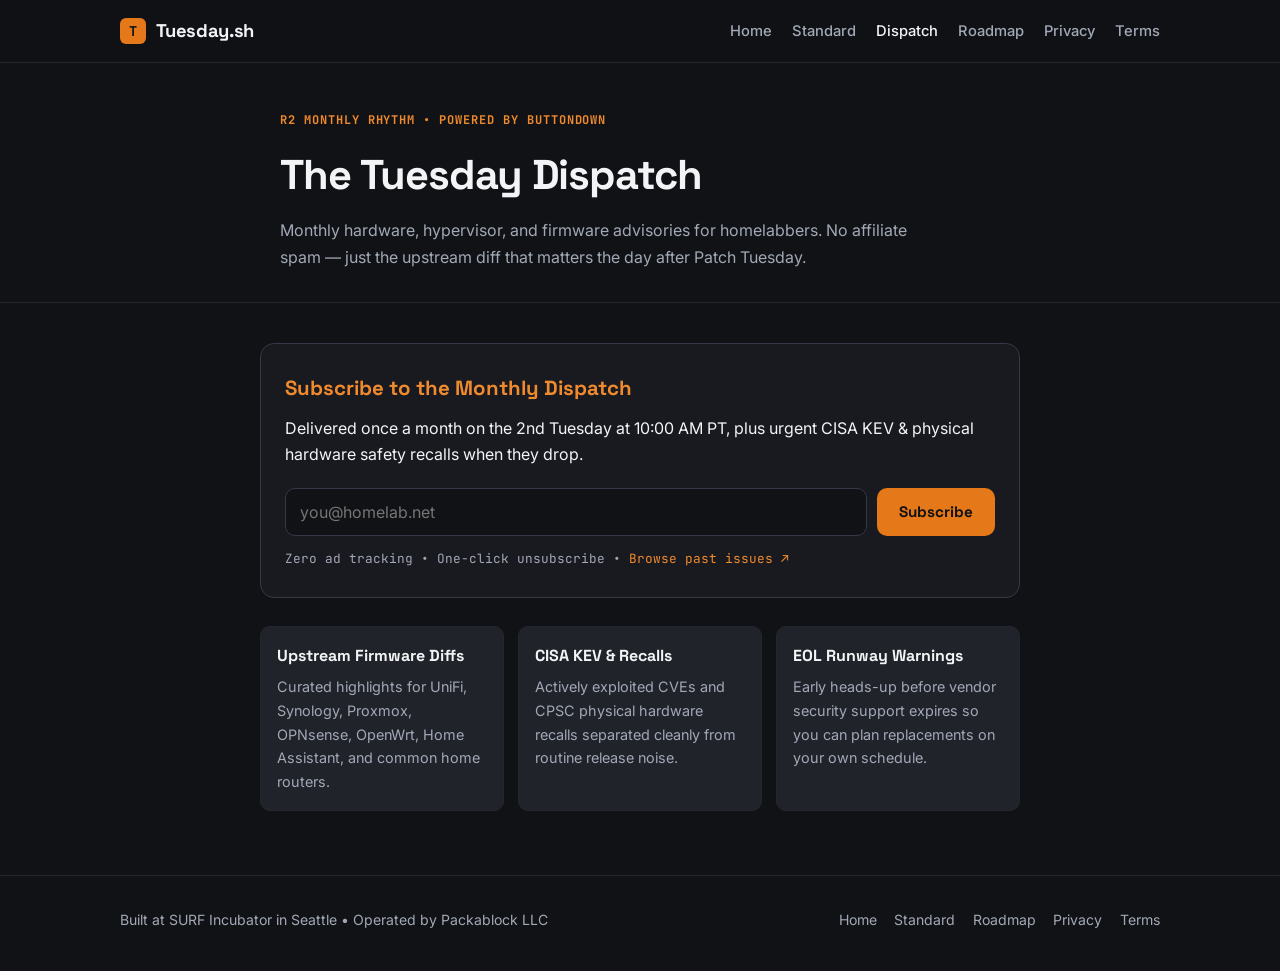
==== dispatch.html @ 8c4f2d4f "feat(dispatch): add /dispatch newsletter signup page backed by Buttondown AI-Origin: antigravity AI-" ====
<!DOCTYPE html>
<html lang="en">
<head>
  <meta charset="UTF-8">
  <meta name="viewport" content="width=device-width, initial-scale=1.0">
  <title>The Tuesday Dispatch — Tuesday.sh</title>
  <meta name="description" content="Monthly hardware, hypervisor, and firmware advisories for homelabbers. No affiliate spam, just the upstream diff that matters the day after Patch Tuesday.">
  <link rel="preconnect" href="https://fonts.googleapis.com">
  <link rel="preconnect" href="https://fonts.gstatic.com" crossorigin>
  <link href="https://fonts.googleapis.com/css2?family=Inter:wght@400;500;600;700&family=JetBrains+Mono:wght@400;600;700&family=Space+Grotesk:wght@600;700&display=swap" rel="stylesheet">
  <link rel="stylesheet" href="/styles.css">
  <style>
    .dispatch-card {
      background: var(--surface);
      border: 1px solid var(--border-strong);
      border-radius: var(--radius-lg);
      padding: 28px 24px;
      margin-bottom: 28px;
    }
    .dispatch-eyebrow {
      font-family: var(--font-mono);
      font-size: 0.75rem;
      font-weight: 700;
      letter-spacing: 0.08em;
      text-transform: uppercase;
      color: var(--accent-bright);
      margin-bottom: 10px;
    }
    .dispatch-form {
      display: flex;
      gap: 10px;
      margin-top: 20px;
      flex-wrap: wrap;
    }
    .dispatch-input {
      flex: 1 1 240px;
      background: var(--bg);
      color: var(--text);
      border: 1px solid var(--border-strong);
      border-radius: var(--radius-md);
      padding: 12px 14px;
      font-family: var(--font-body);
      font-size: 1rem;
      min-height: 48px;
    }
    .dispatch-input:focus {
      outline: 2px solid var(--accent-bright);
      outline-offset: 2px;
      border-color: var(--accent-bright);
    }
    .dispatch-submit {
      background: var(--accent);
      color: #111215;
      border: none;
      border-radius: var(--radius-md);
      padding: 12px 22px;
      font-family: var(--font-display);
      font-size: 0.95rem;
      font-weight: 700;
      min-height: 48px;
      cursor: pointer;
    }
    .dispatch-submit:hover {
      background: var(--accent-bright);
    }
    .dispatch-meta {
      font-family: var(--font-mono);
      font-size: 0.8rem;
      color: var(--muted);
      margin-top: 12px;
    }
    .dispatch-pillars {
      display: grid;
      grid-template-columns: repeat(auto-fit, minmax(210px, 1fr));
      gap: 14px;
      margin-top: 20px;
    }
    .dispatch-pillar {
      background: var(--elevated);
      border: 1px solid var(--border);
      border-radius: var(--radius-md);
      padding: 16px;
    }
    .dispatch-pillar h3 {
      font-family: var(--font-display);
      font-size: 1rem;
      margin-bottom: 6px;
      color: var(--text);
    }
    .dispatch-pillar p {
      font-size: 0.9rem;
      color: var(--muted);
      margin: 0;
    }
  </style>
</head>
<body>
  <header class="site-header">
    <div class="wrap nav-bar">
      <a class="brand-link" href="/">
        <span class="brand-mark" aria-hidden="true">T</span>
        <span>Tuesday.sh</span>
      </a>
      <nav class="nav-links" aria-label="Primary">
        <a href="/">Home</a>
        <a href="/standard">Standard</a>
        <a href="/dispatch" aria-current="page">Dispatch</a>
        <a href="/roadmap">Roadmap</a>
        <a href="/privacy">Privacy</a>
        <a href="/terms">Terms</a>
      </nav>
    </div>
  </header>

  <main>
    <section class="page-hero">
      <div class="wrap-narrow">
        <div class="dispatch-eyebrow">R2 Monthly Rhythm • Powered by Buttondown</div>
        <h1>The Tuesday Dispatch</h1>
        <p>Monthly hardware, hypervisor, and firmware advisories for homelabbers. No affiliate spam — just the upstream diff that matters the day after Patch Tuesday.</p>
      </div>
    </section>

    <article class="wrap-narrow prose">
      <div class="dispatch-card">
        <h2 style="margin-top: 0;">Subscribe to the Monthly Dispatch</h2>
        <p>Delivered once a month on the 2nd Tuesday at 10:00 AM PT, plus urgent CISA KEV &amp; physical hardware safety recalls when they drop.</p>

        <form
          action="https://buttondown.com/api/emails/embed-subscribe/tuesday.sh"
          method="post"
          class="dispatch-form"
        >
          <label for="bd-email" class="sr-only" style="position:absolute;width:1px;height:1px;overflow:hidden;clip:rect(0,0,0,0);">Email address</label>
          <input
            type="email"
            name="email"
            id="bd-email"
            class="dispatch-input"
            placeholder="you@homelab.net"
            autocomplete="email"
            required
          />
          <input type="hidden" value="1" name="embed" />
          <input type="hidden" name="tag" value="tuesday-app-dispatch" />
          <button type="submit" class="dispatch-submit">Subscribe</button>
        </form>

        <div class="dispatch-meta">
          Zero ad tracking • One-click unsubscribe • <a href="https://buttondown.com/tuesday.sh/archive/" target="_blank" rel="noopener noreferrer">Browse past issues ↗</a>
        </div>
      </div>

      <div class="dispatch-pillars">
        <div class="dispatch-pillar">
          <h3>Upstream Firmware Diffs</h3>
          <p>Curated highlights for UniFi, Synology, Proxmox, OPNsense, OpenWrt, Home Assistant, and common home routers.</p>
        </div>
        <div class="dispatch-pillar">
          <h3>CISA KEV &amp; Recalls</h3>
          <p>Actively exploited CVEs and CPSC physical hardware recalls separated cleanly from routine release noise.</p>
        </div>
        <div class="dispatch-pillar">
          <h3>EOL Runway Warnings</h3>
          <p>Early heads-up before vendor security support expires so you can plan replacements on your own schedule.</p>
        </div>
      </div>
    </article>
  </main>

  <footer class="site-footer">
    <div class="wrap footer-row">
      <div>Built at SURF Incubator in Seattle • Operated by Packablock LLC</div>
      <div class="footer-links">
        <a href="/">Home</a>
        <a href="/standard">Standard</a>
        <a href="/roadmap">Roadmap</a>
        <a href="/privacy">Privacy</a>
        <a href="/terms">Terms</a>
      </div>
    </div>
  </footer>
</body>
</html>
---- styles.css ----
:root {
  --bg: #111215;
  --surface: #181A1F;
  --elevated: #20232A;
  --border: #242730;
  --border-strong: #343946;
  --text: #F3F4F6;
  --muted: #A1A8B6;
  --accent: #E57819;
  --accent-bright: #F08A2E;
  --ok: #2EBD6B;
  --update: #3B82F6;
  --eol: #F59E0B;
  --cve: #EF4444;
  --guessed: #A78BFA;
  --unassigned: #1B1E26;
  --radius-sm: 6px;
  --radius-md: 10px;
  --radius-lg: 14px;
  --font-display: 'Space Grotesk', system-ui, -apple-system, sans-serif;
  --font-body: 'Inter', system-ui, -apple-system, sans-serif;
  --font-mono: 'JetBrains Mono', ui-monospace, SFMono-Regular, Menlo, monospace;
}

*, *::before, *::after {
  box-sizing: border-box;
  margin: 0;
  padding: 0;
}

html {
  background: var(--bg);
  color: var(--text);
  font-family: var(--font-body);
  font-size: 16px;
  line-height: 1.65;
  -webkit-font-smoothing: antialiased;
  scroll-behavior: smooth;
}

body {
  background: var(--bg);
  color: var(--text);
  min-height: 100vh;
  display: flex;
  flex-direction: column;
}

a {
  color: var(--accent-bright);
  text-decoration: none;
}

a:hover {
  text-decoration: underline;
}

a:focus-visible,
button:focus-visible {
  outline: 2px solid var(--accent-bright);
  outline-offset: 2px;
}

.wrap {
  width: 100%;
  max-width: 1080px;
  margin: 0 auto;
  padding: 0 1.25rem;
}

.wrap-narrow {
  width: 100%;
  max-width: 760px;
  margin: 0 auto;
  padding: 0 1.25rem;
}

/* Header */
.site-header {
  border-bottom: 1px solid var(--border);
  background: rgba(17, 18, 21, 0.92);
  backdrop-filter: blur(10px);
  position: sticky;
  top: 0;
  z-index: 40;
}

.nav-bar {
  display: flex;
  align-items: center;
  justify-content: space-between;
  gap: 1rem;
  min-height: 62px;
}

.brand-link {
  display: inline-flex;
  align-items: center;
  gap: 0.6rem;
  color: var(--text);
  font-family: var(--font-display);
  font-weight: 700;
  font-size: 1.15rem;
  letter-spacing: -0.02em;
}

.brand-link:hover {
  text-decoration: none;
}

.brand-mark {
  width: 26px;
  height: 26px;
  border-radius: 6px;
  background: var(--accent);
  color: #111215;
  display: inline-flex;
  align-items: center;
  justify-content: center;
  font-family: var(--font-mono);
  font-weight: 700;
  font-size: 0.85rem;
}

.nav-links {
  display: flex;
  align-items: center;
  gap: 1.25rem;
  flex-wrap: wrap;
}

.nav-links a {
  color: var(--muted);
  font-size: 0.92rem;
  font-weight: 500;
}

.nav-links a:hover,
.nav-links a[aria-current="page"] {
  color: var(--text);
  text-decoration: none;
}

/* Buttons */
.btn-row {
  display: flex;
  flex-wrap: wrap;
  gap: 0.75rem;
  margin-top: 1.5rem;
}

.btn {
  display: inline-flex;
  align-items: center;
  justify-content: center;
  gap: 0.45rem;
  padding: 0.72rem 1.2rem;
  border-radius: var(--radius-sm);
  font-size: 0.94rem;
  font-weight: 600;
  border: 1px solid transparent;
  cursor: pointer;
  text-decoration: none;
  transition: background-color 0.15s ease, border-color 0.15s ease;
}

.btn:hover {
  text-decoration: none;
}

.btn-primary {
  background: var(--accent);
  color: #111215;
}

.btn-primary:hover {
  background: var(--accent-bright);
}

.btn-secondary {
  background: var(--surface);
  color: var(--text);
  border-color: var(--border-strong);
}

.btn-secondary:hover {
  background: var(--elevated);
  border-color: var(--muted);
}

/* Hero */
.hero {
  padding: 4rem 0 3.5rem;
  border-bottom: 1px solid var(--border);
}

.hero-grid {
  display: grid;
  grid-template-columns: minmax(0, 1.05fr) minmax(0, 0.95fr);
  gap: 2.5rem;
  align-items: center;
}

.hero h1 {
  font-family: var(--font-display);
  font-size: clamp(2.15rem, 4.4vw, 3.25rem);
  font-weight: 700;
  line-height: 1.08;
  letter-spacing: -0.03em;
  margin-bottom: 1.1rem;
  max-width: 16ch;
}

.hero-lead {
  color: var(--muted);
  font-size: 1.08rem;
  max-width: 54ch;
  margin-bottom: 0.85rem;
}

.hero-note {
  font-size: 0.88rem;
  color: var(--muted);
  margin-top: 1rem;
}

/* Interactive Rack Matrix Widget (The One Memorable Visual Signature) */
.rack-widget {
  background: var(--surface);
  border: 1px solid var(--border-strong);
  border-radius: var(--radius-lg);
  padding: 1.15rem;
}

.rack-header {
  display: flex;
  align-items: center;
  justify-content: space-between;
  gap: 0.75rem;
  margin-bottom: 0.85rem;
  font-family: var(--font-mono);
  font-size: 0.78rem;
  color: var(--muted);
}

.rack-title {
  color: var(--text);
  font-weight: 600;
}

.rack-status-pill {
  color: var(--ok);
  background: rgba(46, 189, 107, 0.12);
  border: 1px solid rgba(46, 189, 107, 0.35);
  padding: 0.15rem 0.5rem;
  border-radius: 999px;
}

.cat-strip {
  display: grid;
  grid-template-columns: repeat(8, minmax(0, 1fr));
  gap: 4px;
  margin-bottom: 0.65rem;
}

.cat-chip {
  background: var(--elevated);
  border: 1px solid var(--border);
  border-radius: 5px;
  padding: 0.25rem 0.15rem;
  text-align: center;
  font-family: var(--font-mono);
  font-size: 0.72rem;
  color: var(--muted);
}

.cat-chip strong {
  display: block;
  color: var(--text);
  font-size: 0.76rem;
}

.led-grid {
  display: grid;
  grid-template-columns: repeat(16, minmax(0, 1fr));
  gap: 4px;
  background: var(--bg);
  border: 1px solid var(--border);
  border-radius: 8px;
  padding: 0.65rem;
}

.led {
  aspect-ratio: 1;
  border-radius: 3px;
  background: var(--unassigned);
  border: 1px solid rgba(255, 255, 255, 0.04);
  padding: 0;
  cursor: default;
}

.led.active {
  cursor: pointer;
}

.led.active:hover,
.led.selected {
  transform: scale(1.18);
  border-color: #FFFFFF;
}

.led-ok { background: var(--ok); }
.led-update { background: var(--update); }
.led-eol { background: var(--eol); }
.led-cve { background: var(--cve); }
.led-guessed { background: var(--guessed); }

.rack-inspector {
  margin-top: 0.85rem;
  background: var(--elevated);
  border: 1px solid var(--border);
  border-radius: 8px;
  padding: 0.75rem 0.9rem;
  display: flex;
  align-items: flex-start;
  justify-content: space-between;
  gap: 0.75rem;
  min-height: 70px;
}

.rack-inspector-name {
  font-weight: 600;
  font-size: 0.92rem;
  color: var(--text);
}

.rack-inspector-meta {
  font-size: 0.82rem;
  color: var(--muted);
  margin-top: 0.15rem;
}

.rack-inspector-badge {
  font-family: var(--font-mono);
  font-size: 0.72rem;
  font-weight: 700;
  padding: 0.2rem 0.5rem;
  border-radius: 4px;
  white-space: nowrap;
}

.rack-legend {
  display: flex;
  flex-wrap: wrap;
  gap: 0.8rem;
  margin-top: 0.75rem;
  font-family: var(--font-mono);
  font-size: 0.72rem;
  color: var(--muted);
}

.legend-item {
  display: inline-flex;
  align-items: center;
  gap: 0.35rem;
}

.swatch {
  width: 9px;
  height: 9px;
  border-radius: 2px;
  display: inline-block;
}

/* Sections */
.section {
  padding: 3.75rem 0;
  border-bottom: 1px solid var(--border);
}

.section h2 {
  font-family: var(--font-display);
  font-size: clamp(1.55rem, 2.8vw, 2.1rem);
  font-weight: 700;
  letter-spacing: -0.02em;
  margin-bottom: 0.65rem;
}

.section-intro {
  color: var(--muted);
  max-width: 62ch;
  margin-bottom: 2rem;
}

/* Sequence / Workflow Steps */
.steps-grid {
  display: grid;
  grid-template-columns: repeat(3, minmax(0, 1fr));
  gap: 1.5rem;
}

.step-block {
  border-top: 2px solid var(--border-strong);
  padding-top: 1.1rem;
}

.step-num {
  font-family: var(--font-mono);
  font-size: 0.82rem;
  color: var(--accent-bright);
  margin-bottom: 0.45rem;
}

.step-block h3 {
  font-family: var(--font-display);
  font-size: 1.15rem;
  margin-bottom: 0.45rem;
}

.step-block p {
  color: var(--muted);
  font-size: 0.95rem;
}

/* Privacy / Sovereignty Two-Column */
.split-grid {
  display: grid;
  grid-template-columns: repeat(2, minmax(0, 1fr));
  gap: 1.5rem;
}

.panel {
  background: var(--surface);
  border: 1px solid var(--border);
  border-radius: var(--radius-md);
  padding: 1.5rem;
}

.panel h3 {
  font-family: var(--font-display);
  font-size: 1.15rem;
  margin-bottom: 0.5rem;
}

.panel p {
  color: var(--muted);
  font-size: 0.95rem;
  margin-bottom: 0.75rem;
}

.panel p:last-child {
  margin-bottom: 0;
}

code {
  font-family: var(--font-mono);
  font-size: 0.85em;
  background: var(--bg);
  border: 1px solid var(--border);
  padding: 0.12rem 0.35rem;
  border-radius: 4px;
  color: var(--text);
}

/* Pricing */
.pricing-grid {
  display: grid;
  grid-template-columns: repeat(2, minmax(0, 1fr));
  gap: 1.5rem;
  align-items: start;
}

.tier-card {
  background: var(--surface);
  border: 1px solid var(--border);
  border-radius: var(--radius-md);
  padding: 1.75rem;
}

.tier-card.featured {
  border-color: var(--accent);
}

.tier-header {
  display: flex;
  align-items: baseline;
  justify-content: space-between;
  gap: 0.75rem;
  margin-bottom: 0.35rem;
}

.tier-header h3 {
  font-family: var(--font-display);
  font-size: 1.3rem;
}

.tier-tag {
  font-family: var(--font-mono);
  font-size: 0.74rem;
  color: var(--accent-bright);
  background: rgba(229, 120, 25, 0.14);
  border: 1px solid rgba(229, 120, 25, 0.45);
  padding: 0.15rem 0.5rem;
  border-radius: 4px;
}

.tier-price {
  font-family: var(--font-display);
  font-size: 2rem;
  font-weight: 700;
  margin: 0.5rem 0 0.25rem;
}

.tier-price span {
  font-size: 0.95rem;
  font-weight: 400;
  color: var(--muted);
}

.tier-sub {
  color: var(--muted);
  font-size: 0.9rem;
  margin-bottom: 1.25rem;
}

.check-list {
  list-style: none;
  display: flex;
  flex-direction: column;
  gap: 0.55rem;
}

.check-list li {
  font-size: 0.94rem;
  color: var(--text);
  padding-left: 1.35rem;
  position: relative;
}

.check-list li::before {
  content: "✓";
  position: absolute;
  left: 0;
  color: var(--ok);
  font-weight: 700;
}

/* Roadmap & Legal Prose */
.page-hero {
  padding: 3rem 0 2rem;
  border-bottom: 1px solid var(--border);
}

.page-hero h1 {
  font-family: var(--font-display);
  font-size: clamp(1.9rem, 3.6vw, 2.6rem);
  letter-spacing: -0.025em;
  margin-bottom: 0.5rem;
}

.page-hero p {
  color: var(--muted);
  max-width: 64ch;
}

.roadmap-group {
  margin-top: 2.25rem;
}

.roadmap-group h2 {
  font-family: var(--font-display);
  font-size: 1.35rem;
  margin-bottom: 0.85rem;
  display: flex;
  align-items: center;
  gap: 0.65rem;
}

.status-pill {
  font-family: var(--font-mono);
  font-size: 0.72rem;
  font-weight: 600;
  padding: 0.15rem 0.5rem;
  border-radius: 4px;
}

.status-live {
  color: var(--ok);
  background: rgba(46, 189, 107, 0.14);
  border: 1px solid rgba(46, 189, 107, 0.4);
}

.status-next {
  color: var(--update);
  background: rgba(59, 130, 246, 0.14);
  border: 1px solid rgba(59, 130, 246, 0.4);
}

.status-planned {
  color: var(--eol);
  background: rgba(245, 158, 11, 0.14);
  border: 1px solid rgba(245, 158, 11, 0.4);
}

.roadmap-list {
  display: grid;
  grid-template-columns: repeat(2, minmax(0, 1fr));
  gap: 1rem;
}

/* SureThingNet Standard Ordinal Scales */
.scale-grid {
  display: grid;
  grid-template-columns: repeat(2, minmax(0, 1fr));
  gap: 0.9rem;
}

.scale-card {
  background: var(--surface);
  border: 1px solid var(--border);
  border-radius: var(--radius-md);
  padding: 1.1rem 1.2rem;
}

.scale-card-head {
  display: flex;
  align-items: center;
  justify-content: space-between;
  gap: 0.6rem;
  margin-bottom: 0.4rem;
}

.scale-card-title {
  font-family: var(--font-display);
  font-size: 1.02rem;
  font-weight: 700;
  color: var(--text);
}

.scale-card-sub {
  font-size: 0.84rem;
  color: var(--muted);
  margin-bottom: 0.45rem;
}

.scale-card-examples {
  font-family: var(--font-mono);
  font-size: 0.78rem;
  color: var(--accent-bright);
}

.scale-badge {
  font-family: var(--font-mono);
  font-size: 0.74rem;
  font-weight: 700;
  color: var(--accent-bright);
  background: rgba(229, 120, 25, 0.14);
  border: 1px solid rgba(229, 120, 25, 0.4);
  padding: 0.15rem 0.5rem;
  border-radius: 4px;
  white-space: nowrap;
}

.scale-badge-human {
  color: var(--eol);
  background: rgba(245, 158, 11, 0.14);
  border-color: rgba(245, 158, 11, 0.5);
}

.ordinal-list {
  display: flex;
  flex-direction: column;
  gap: 0.55rem;
}

.ordinal-row {
  display: grid;
  grid-template-columns: 82px minmax(0, 1fr);
  gap: 0.85rem;
  align-items: start;
  background: var(--surface);
  border: 1px solid var(--border);
  border-radius: var(--radius-sm);
  padding: 0.8rem 1rem;
}

.ordinal-row.human-layer {
  border-color: rgba(245, 158, 11, 0.55);
  background: rgba(245, 158, 11, 0.08);
}

.ordinal-row-title {
  font-weight: 600;
  font-size: 0.94rem;
  color: var(--text);
}

.ordinal-row-desc {
  font-size: 0.86rem;
  color: var(--muted);
  margin-top: 0.15rem;
}

.standard-preview-grid {
  display: grid;
  grid-template-columns: repeat(4, minmax(0, 1fr));
  gap: 1rem;
}

@media (max-width: 860px) {
  .scale-grid,
  .standard-preview-grid {
    grid-template-columns: 1fr;
  }
}

.prose {
  padding: 2.5rem 0 4rem;
}

.prose h2 {
  font-family: var(--font-display);
  font-size: 1.28rem;
  color: var(--accent-bright);
  margin-top: 2rem;
  margin-bottom: 0.55rem;
}

.prose p,
.prose li {
  color: var(--text);
  margin-bottom: 0.8rem;
  max-width: 72ch;
}

.prose ul {
  padding-left: 1.35rem;
  margin-bottom: 1rem;
}

/* Footer */
.site-footer {
  margin-top: auto;
  padding: 2rem 0 2.5rem;
  border-top: 1px solid var(--border);
  font-size: 0.88rem;
  color: var(--muted);
}

.footer-row {
  display: flex;
  flex-wrap: wrap;
  align-items: center;
  justify-content: space-between;
  gap: 1rem;
}

.footer-links {
  display: flex;
  flex-wrap: wrap;
  gap: 1.1rem;
}

.footer-links a {
  color: var(--muted);
}

.footer-links a:hover {
  color: var(--text);
}

@media (max-width: 860px) {
  .hero-grid,
  .steps-grid,
  .split-grid,
  .pricing-grid,
  .roadmap-list {
    grid-template-columns: 1fr;
  }

  .hero {
    padding: 2.5rem 0 2.25rem;
  }
}

@media (prefers-reduced-motion: reduce) {
  html {
    scroll-behavior: auto;
  }
  .btn,
  .led {
    transition: none;
  }
}
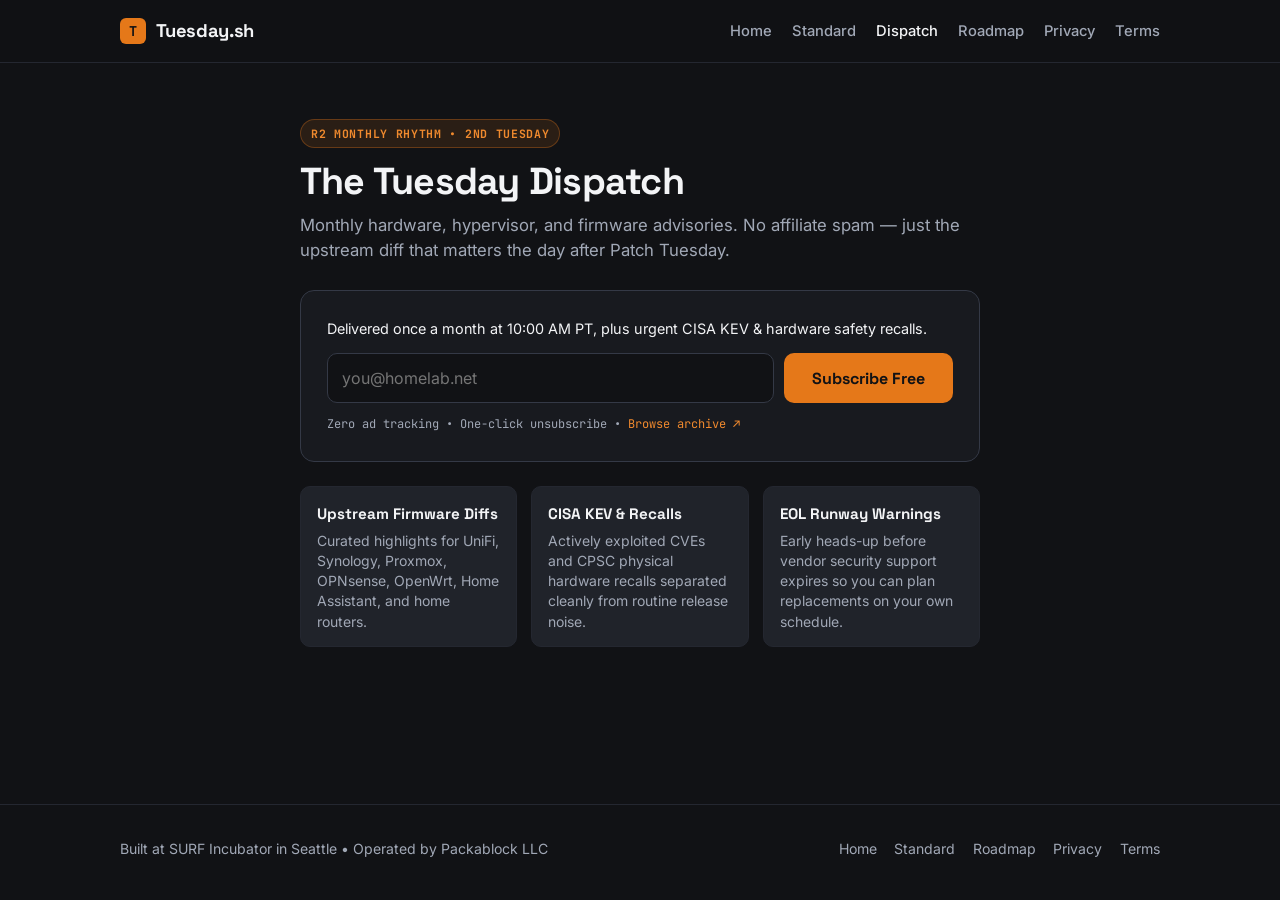
==== commit 81a5a67e: "feat(dispatch): mobile-first above-the-fold layout with responsive desktop breakpoint AI-Origin: ant" ====
--- a/dispatch.html
+++ b/dispatch.html
@@ -2,46 +2,90 @@
 <html lang="en">
 <head>
   <meta charset="UTF-8">
-  <meta name="viewport" content="width=device-width, initial-scale=1.0">
+  <meta name="viewport" content="width=device-width, initial-scale=1.0, viewport-fit=cover">
   <title>The Tuesday Dispatch — Tuesday.sh</title>
   <meta name="description" content="Monthly hardware, hypervisor, and firmware advisories for homelabbers. No affiliate spam, just the upstream diff that matters the day after Patch Tuesday.">
+  <meta property="og:title" content="The Tuesday Dispatch — Tuesday.sh">
+  <meta property="og:description" content="Monthly hardware, hypervisor, and firmware advisories for homelabbers. Zero ad tracking, one-click unsubscribe.">
+  <meta property="og:type" content="website">
+  <meta property="og:url" content="https://tuesday.sh/dispatch">
   <link rel="preconnect" href="https://fonts.googleapis.com">
   <link rel="preconnect" href="https://fonts.gstatic.com" crossorigin>
   <link href="https://fonts.googleapis.com/css2?family=Inter:wght@400;500;600;700&family=JetBrains+Mono:wght@400;600;700&family=Space+Grotesk:wght@600;700&display=swap" rel="stylesheet">
   <link rel="stylesheet" href="/styles.css">
   <style>
+    /* Mobile-first above-the-fold layout for in-app browser & social links */
+    .dispatch-main {
+      flex: 1;
+      padding: 20px 16px 36px;
+    }
+    .dispatch-wrap {
+      width: 100%;
+      max-width: 680px;
+      margin: 0 auto;
+    }
+    .dispatch-hero {
+      padding: 4px 0 18px;
+    }
+    .dispatch-eyebrow {
+      display: inline-flex;
+      align-items: center;
+      gap: 6px;
+      font-family: var(--font-mono);
+      font-size: 0.72rem;
+      font-weight: 700;
+      letter-spacing: 0.06em;
+      text-transform: uppercase;
+      color: var(--accent-bright);
+      background: rgba(229, 120, 25, 0.12);
+      border: 1px solid rgba(229, 120, 25, 0.32);
+      border-radius: 999px;
+      padding: 4px 10px;
+      margin-bottom: 12px;
+    }
+    .dispatch-hero h1 {
+      font-family: var(--font-display);
+      font-size: clamp(1.65rem, 6vw, 2.35rem);
+      line-height: 1.15;
+      letter-spacing: -0.02em;
+      margin-bottom: 10px;
+      color: var(--text);
+    }
+    .dispatch-hero p {
+      font-size: 0.96rem;
+      line-height: 1.5;
+      color: var(--muted);
+      margin: 0;
+    }
     .dispatch-card {
       background: var(--surface);
       border: 1px solid var(--border-strong);
       border-radius: var(--radius-lg);
-      padding: 28px 24px;
-      margin-bottom: 28px;
-    }
-    .dispatch-eyebrow {
-      font-family: var(--font-mono);
-      font-size: 0.75rem;
-      font-weight: 700;
-      letter-spacing: 0.08em;
-      text-transform: uppercase;
-      color: var(--accent-bright);
-      margin-bottom: 10px;
+      padding: 18px 16px;
+      margin-bottom: 20px;
+    }
+    .dispatch-card-lead {
+      font-size: 0.9rem;
+      line-height: 1.45;
+      color: var(--text);
+      margin: 0 0 14px;
     }
     .dispatch-form {
       display: flex;
+      flex-direction: column;
       gap: 10px;
-      margin-top: 20px;
-      flex-wrap: wrap;
     }
     .dispatch-input {
-      flex: 1 1 240px;
+      width: 100%;
       background: var(--bg);
       color: var(--text);
       border: 1px solid var(--border-strong);
       border-radius: var(--radius-md);
-      padding: 12px 14px;
+      padding: 13px 14px;
       font-family: var(--font-body);
-      font-size: 1rem;
-      min-height: 48px;
+      font-size: 16px; /* Prevents iOS Safari zoom on focus */
+      min-height: 50px;
+      -webkit-appearance: none;
     }
     .dispatch-input:focus {
       outline: 2px solid var(--accent-bright);
@@ -49,48 +93,113 @@
       border-color: var(--accent-bright);
     }
     .dispatch-submit {
+      width: 100%;
       background: var(--accent);
       color: #111215;
       border: none;
       border-radius: var(--radius-md);
-      padding: 12px 22px;
+      padding: 14px 22px;
       font-family: var(--font-display);
-      font-size: 0.95rem;
+      font-size: 1rem;
       font-weight: 700;
-      min-height: 48px;
+      min-height: 50px;
       cursor: pointer;
-    }
-    .dispatch-submit:hover {
+      transition: background 0.15s ease;
+    }
+    .dispatch-submit:hover,
+    .dispatch-submit:focus-visible {
       background: var(--accent-bright);
+    }
+    .dispatch-submit:disabled {
+      opacity: 0.7;
+      cursor: wait;
+    }
+    .dispatch-status {
+      display: none;
+      margin-top: 12px;
+      padding: 12px 14px;
+      border-radius: var(--radius-md);
+      font-size: 0.92rem;
+      font-weight: 600;
+      line-height: 1.45;
     }
     .dispatch-meta {
       font-family: var(--font-mono);
-      font-size: 0.8rem;
+      font-size: 0.75rem;
+      line-height: 1.5;
       color: var(--muted);
       margin-top: 12px;
+      text-align: center;
     }
     .dispatch-pillars {
       display: grid;
-      grid-template-columns: repeat(auto-fit, minmax(210px, 1fr));
-      gap: 14px;
-      margin-top: 20px;
+      grid-template-columns: 1fr;
+      gap: 10px;
     }
     .dispatch-pillar {
       background: var(--elevated);
       border: 1px solid var(--border);
       border-radius: var(--radius-md);
-      padding: 16px;
-    }
-    .dispatch-pillar h3 {
+      padding: 14px 16px;
+    }
+    .dispatch-pillar h2 {
       font-family: var(--font-display);
-      font-size: 1rem;
-      margin-bottom: 6px;
+      font-size: 0.95rem;
+      margin: 0 0 4px;
       color: var(--text);
     }
     .dispatch-pillar p {
-      font-size: 0.9rem;
+      font-size: 0.875rem;
+      line-height: 1.45;
       color: var(--muted);
       margin: 0;
+    }
+
+    /* Compact header on mobile so the signup form sits immediately above the fold */
+    @media (max-width: 639px) {
+      .site-header .nav-bar {
+        padding-top: 10px;
+        padding-bottom: 10px;
+      }
+      .site-header .nav-links a:not([href="/"]):not([href="/standard"]) {
+        display: none;
+      }
+    }
+
+    /* Tablet & Desktop breakpoint (social links / desktop visitors) */
+    @media (min-width: 640px) {
+      .dispatch-main {
+        padding: 48px 24px 64px;
+      }
+      .dispatch-hero {
+        padding: 8px 0 26px;
+      }
+      .dispatch-hero p {
+        font-size: 1.05rem;
+      }
+      .dispatch-card {
+        padding: 28px 26px;
+        margin-bottom: 24px;
+      }
+      .dispatch-form {
+        flex-direction: row;
+        align-items: stretch;
+      }
+      .dispatch-input {
+        flex: 1 1 auto;
+      }
+      .dispatch-submit {
+        width: auto;
+        flex: 0 0 auto;
+        padding: 14px 28px;
+      }
+      .dispatch-meta {
+        text-align: left;
+      }
+      .dispatch-pillars {
+        grid-template-columns: repeat(3, 1fr);
+        gap: 14px;
+      }
     }
   </style>
 </head>
@@ -112,26 +221,24 @@
     </div>
   </header>
 
-  <main>
-    <section class="page-hero">
-      <div class="wrap-narrow">
-        <div class="dispatch-eyebrow">R2 Monthly Rhythm • Powered by Buttondown</div>
+  <main class="dispatch-main">
+    <div class="dispatch-wrap">
+      <section class="dispatch-hero">
+        <div class="dispatch-eyebrow">R2 Monthly Rhythm • 2nd Tuesday</div>
         <h1>The Tuesday Dispatch</h1>
-        <p>Monthly hardware, hypervisor, and firmware advisories for homelabbers. No affiliate spam — just the upstream diff that matters the day after Patch Tuesday.</p>
-      </div>
-    </section>
-
-    <article class="wrap-narrow prose">
-      <div class="dispatch-card">
-        <h2 style="margin-top: 0;">Subscribe to the Monthly Dispatch</h2>
-        <p>Delivered once a month on the 2nd Tuesday at 10:00 AM PT, plus urgent CISA KEV &amp; physical hardware safety recalls when they drop.</p>
+        <p>Monthly hardware, hypervisor, and firmware advisories. No affiliate spam — just the upstream diff that matters the day after Patch Tuesday.</p>
+      </section>
+
+      <section class="dispatch-card" aria-label="Newsletter signup">
+        <p class="dispatch-card-lead">Delivered once a month at 10:00 AM PT, plus urgent CISA KEV &amp; hardware safety recalls.</p>
 
         <form
-          action="https://buttondown.com/api/emails/embed-subscribe/tuesday.sh"
+          id="dispatchForm"
+          action="/api/dispatch-subscribe"
           method="post"
           class="dispatch-form"
         >
-          <label for="bd-email" class="sr-only" style="position:absolute;width:1px;height:1px;overflow:hidden;clip:rect(0,0,0,0);">Email address</label>
+          <label for="bd-email" style="position:absolute;width:1px;height:1px;overflow:hidden;clip:rect(0,0,0,0);">Email address</label>
           <input
             type="email"
             name="email"
@@ -139,33 +246,37 @@
             class="dispatch-input"
             placeholder="you@homelab.net"
             autocomplete="email"
+            inputmode="email"
+            autocapitalize="off"
+            spellcheck="false"
             required
           />
-          <input type="hidden" value="1" name="embed" />
           <input type="hidden" name="tag" value="tuesday-app-dispatch" />
-          <button type="submit" class="dispatch-submit">Subscribe</button>
+          <button type="submit" id="dispatchSubmit" class="dispatch-submit">Subscribe Free</button>
         </form>
 
+        <div id="dispatchStatus" class="dispatch-status" role="status" aria-live="polite"></div>
+
         <div class="dispatch-meta">
-          Zero ad tracking • One-click unsubscribe • <a href="https://buttondown.com/tuesday.sh/archive/" target="_blank" rel="noopener noreferrer">Browse past issues ↗</a>
+          Zero ad tracking • One-click unsubscribe • <a href="https://buttondown.com/tuesday.sh/archive/" target="_blank" rel="noopener noreferrer">Browse archive ↗</a>
         </div>
-      </div>
-
-      <div class="dispatch-pillars">
+      </section>
+
+      <section class="dispatch-pillars" aria-label="What is included">
         <div class="dispatch-pillar">
-          <h3>Upstream Firmware Diffs</h3>
-          <p>Curated highlights for UniFi, Synology, Proxmox, OPNsense, OpenWrt, Home Assistant, and common home routers.</p>
+          <h2>Upstream Firmware Diffs</h2>
+          <p>Curated highlights for UniFi, Synology, Proxmox, OPNsense, OpenWrt, Home Assistant, and home routers.</p>
         </div>
         <div class="dispatch-pillar">
-          <h3>CISA KEV &amp; Recalls</h3>
+          <h2>CISA KEV &amp; Recalls</h2>
           <p>Actively exploited CVEs and CPSC physical hardware recalls separated cleanly from routine release noise.</p>
         </div>
         <div class="dispatch-pillar">
-          <h3>EOL Runway Warnings</h3>
+          <h2>EOL Runway Warnings</h2>
           <p>Early heads-up before vendor security support expires so you can plan replacements on your own schedule.</p>
         </div>
-      </div>
-    </article>
+      </section>
+    </div>
   </main>
 
   <footer class="site-footer">
@@ -180,5 +291,53 @@
       </div>
     </div>
   </footer>
+
+  <script>
+    (function () {
+      const form = document.getElementById('dispatchForm');
+      const input = document.getElementById('bd-email');
+      const btn = document.getElementById('dispatchSubmit');
+      const status = document.getElementById('dispatchStatus');
+      if (!form) return;
+      form.addEventListener('submit', async function (e) {
+        e.preventDefault();
+        const email = (input.value || '').trim();
+        if (!email) return;
+        btn.disabled = true;
+        btn.textContent = 'Subscribing…';
+        status.style.display = 'none';
+        try {
+          const res = await fetch('/api/dispatch-subscribe', {
+            method: 'POST',
+            headers: { 'Content-Type': 'application/json' },
+            body: JSON.stringify({ email, tag: 'tuesday-app-dispatch' })
+          });
+          const data = await res.json();
+          status.style.display = 'block';
+          if (res.ok && data.ok) {
+            status.style.background = 'rgba(46, 189, 107, 0.14)';
+            status.style.border = '1px solid rgba(46, 189, 107, 0.45)';
+            status.style.color = '#F3F4F6';
+            status.textContent = '✓ ' + (data.message || "You're subscribed!");
+            input.value = '';
+          } else {
+            status.style.background = 'rgba(239, 68, 68, 0.14)';
+            status.style.border = '1px solid rgba(239, 68, 68, 0.45)';
+            status.style.color = '#FCA5A5';
+            status.textContent = data.error || 'Could not subscribe right now. Please try again.';
+          }
+        } catch (_) {
+          status.style.display = 'block';
+          status.style.background = 'rgba(239, 68, 68, 0.14)';
+          status.style.border = '1px solid rgba(239, 68, 68, 0.45)';
+          status.style.color = '#FCA5A5';
+          status.textContent = 'Network error. Please try again.';
+        } finally {
+          btn.disabled = false;
+          btn.textContent = 'Subscribe Free';
+        }
+      });
+    })();
+  </script>
 </body>
 </html>
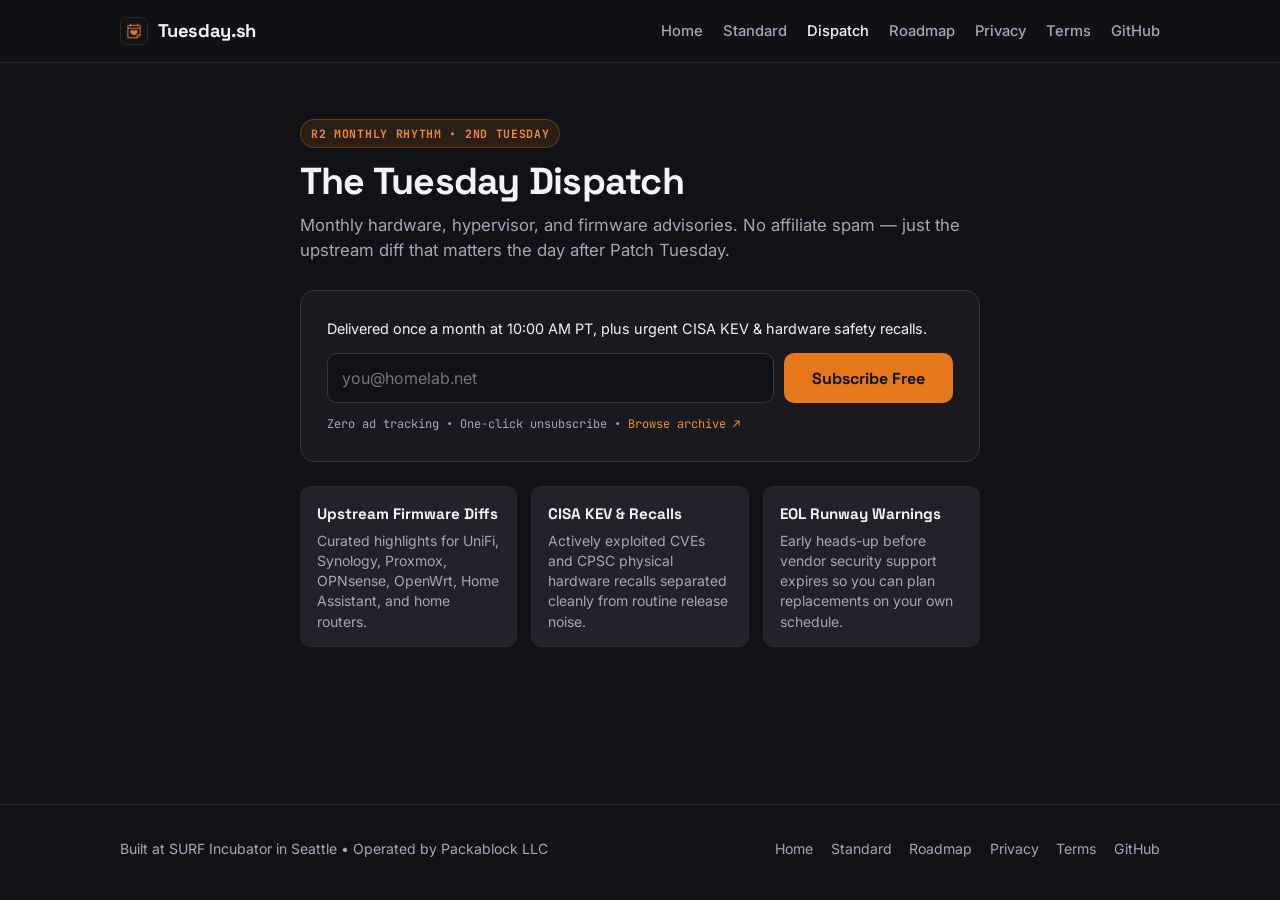
==== commit 90d1433c: "feat(web): replace placeholder T logo with Tuesday.sh app icon, add favicons and GitHub org links AI" ====
--- a/dispatch.html
+++ b/dispatch.html
@@ -12,6 +12,8 @@
   <link rel="preconnect" href="https://fonts.googleapis.com">
   <link rel="preconnect" href="https://fonts.gstatic.com" crossorigin>
   <link href="https://fonts.googleapis.com/css2?family=Inter:wght@400;500;600;700&family=JetBrains+Mono:wght@400;600;700&family=Space+Grotesk:wght@600;700&display=swap" rel="stylesheet">
+  <link rel="icon" type="image/png" href="/assets/tuesday-icon-64.png">
+  <link rel="apple-touch-icon" href="/assets/tuesday-icon-180.png">
   <link rel="stylesheet" href="/styles.css">
   <style>
     /* Mobile-first above-the-fold layout for in-app browser & social links */
@@ -207,7 +209,7 @@
   <header class="site-header">
     <div class="wrap nav-bar">
       <a class="brand-link" href="/">
-        <span class="brand-mark" aria-hidden="true">T</span>
+        <img class="brand-icon" src="/assets/tuesday-icon-64.png" alt="" width="28" height="28" aria-hidden="true">
         <span>Tuesday.sh</span>
       </a>
       <nav class="nav-links" aria-label="Primary">
@@ -217,6 +219,7 @@
         <a href="/roadmap">Roadmap</a>
         <a href="/privacy">Privacy</a>
         <a href="/terms">Terms</a>
+        <a href="https://github.com/tuesday-sh" target="_blank" rel="noopener noreferrer">GitHub</a>
       </nav>
     </div>
   </header>
@@ -288,6 +291,7 @@
         <a href="/roadmap">Roadmap</a>
         <a href="/privacy">Privacy</a>
         <a href="/terms">Terms</a>
+        <a href="https://github.com/tuesday-sh" target="_blank" rel="noopener noreferrer">GitHub</a>
       </div>
     </div>
   </footer>
--- a/styles.css
+++ b/styles.css
@@ -122,6 +122,15 @@
   font-size: 0.85rem;
 }
 
+.brand-icon {
+  width: 28px;
+  height: 28px;
+  border-radius: 7px;
+  display: block;
+  flex-shrink: 0;
+  border: 1px solid rgba(255, 255, 255, 0.1);
+}
+
 .nav-links {
   display: flex;
   align-items: center;
